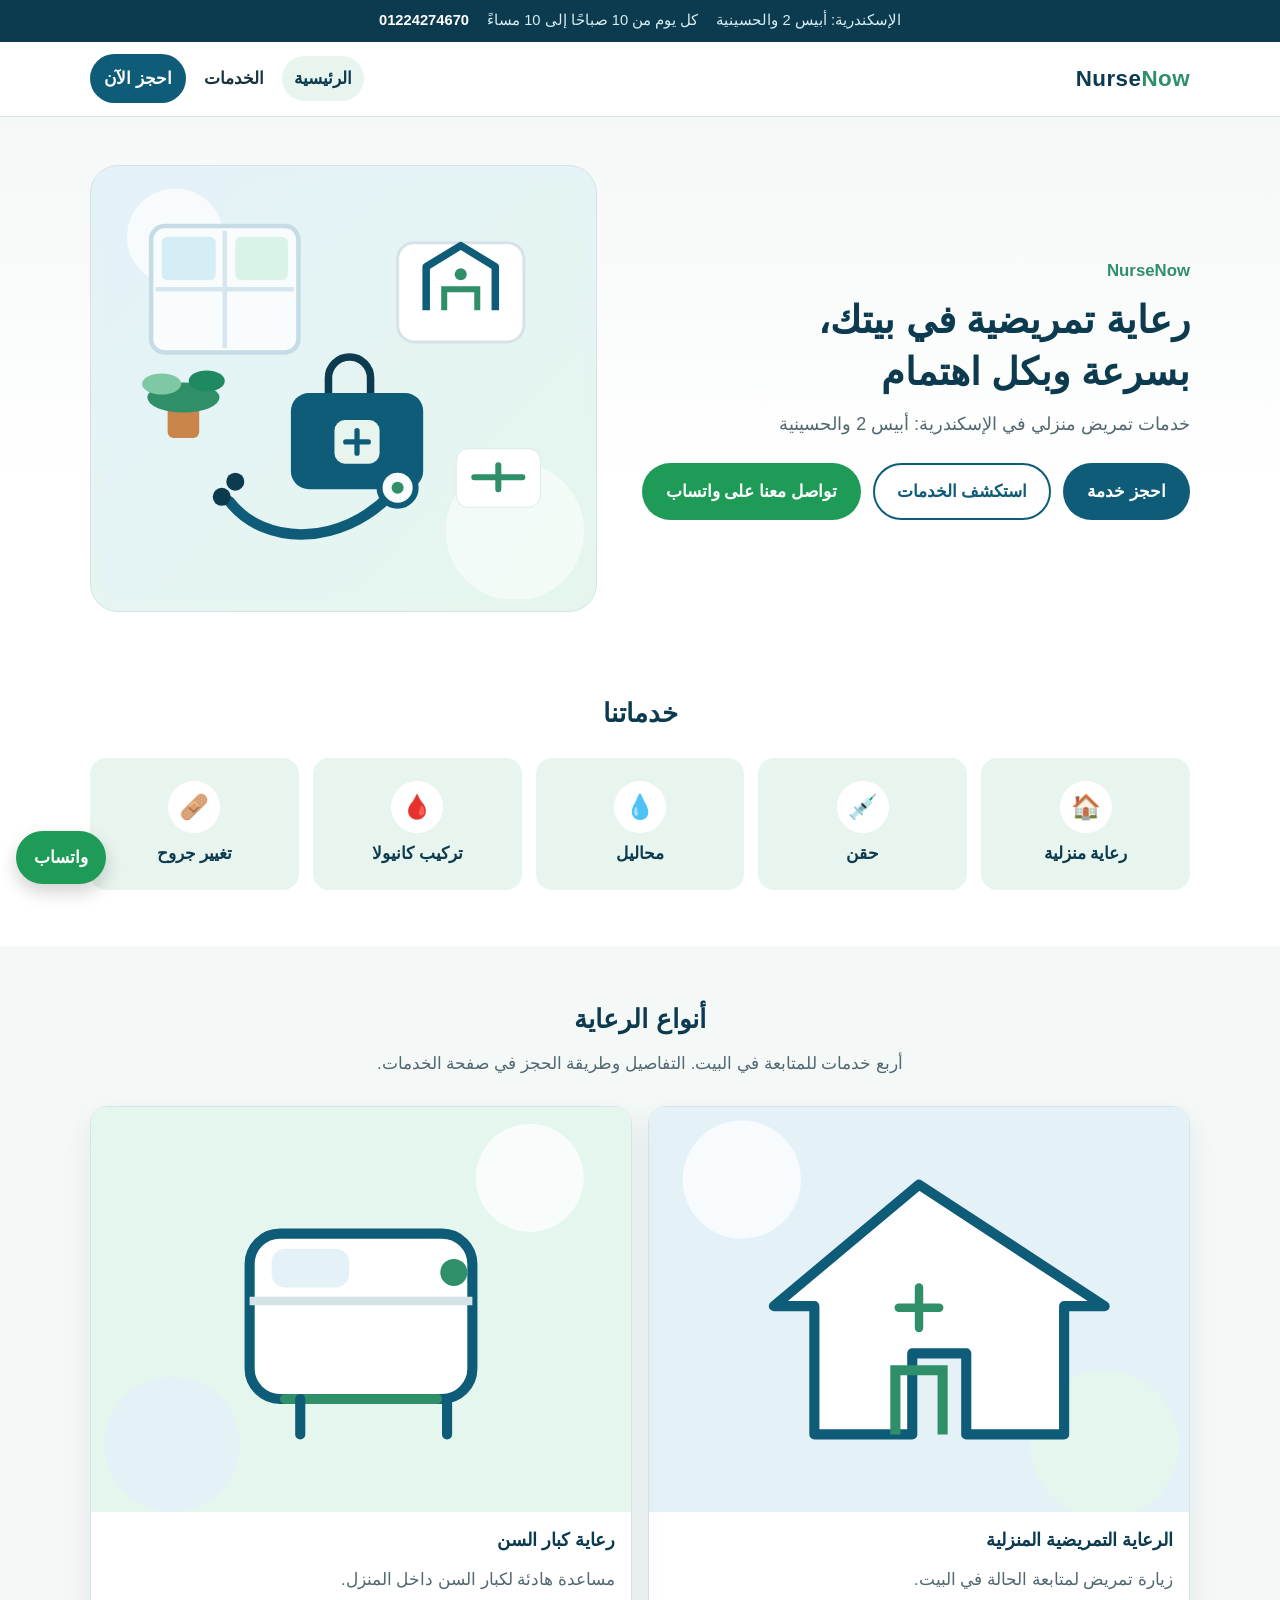
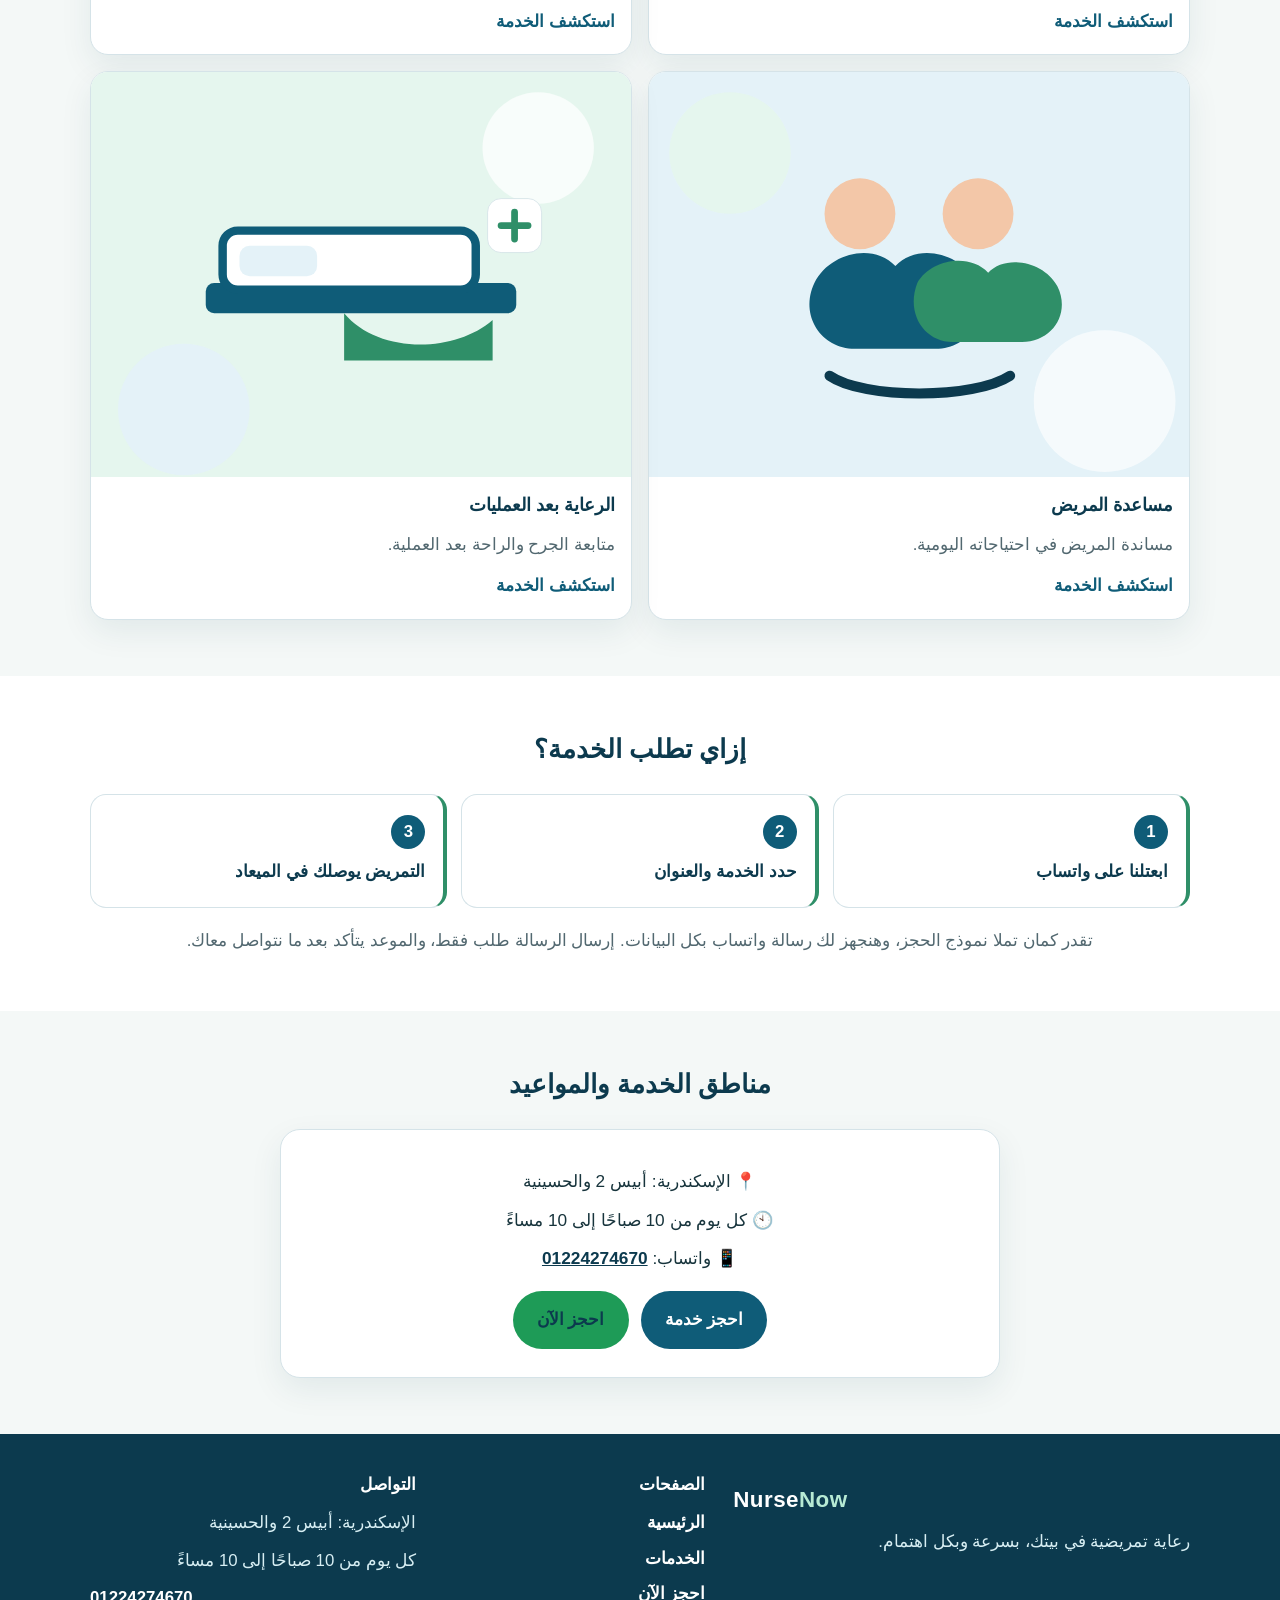
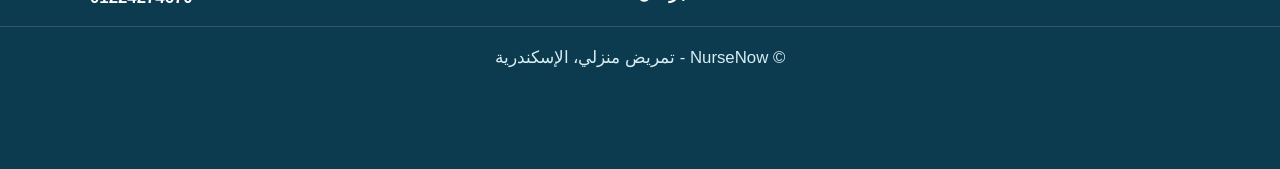
==== index.html @ 026af8a6 "push" ====
<!DOCTYPE html>
<html lang="ar" dir="rtl">
<head>
<meta charset="UTF-8">
<meta name="viewport" content="width=device-width, initial-scale=1">
<title>NurseNow | تمريض منزلي في الإسكندرية</title>
<meta name="description" content="NurseNow خدمات تمريض منزلي في الإسكندرية (أبيس 2 والحسينية): حقن، محاليل، تركيب كانيولا، تغيير جروح. تواصل واتساب من 10 ص إلى 10 م.">
<link rel="icon" href="images/favicon.svg" type="image/svg+xml">
<link rel="stylesheet" href="css/styles.css">
</head>
<body>
<a class="skip" href="#main">تخطي إلى المحتوى</a>
<div class="topbar">
  <div class="wrap topbar-inner">
    <span>الإسكندرية: أبيس 2 والحسينية</span>
    <span>كل يوم من 10 صباحًا إلى 10 مساءً</span>
    <a href="https://wa.me/201224274670" target="_blank" rel="noopener noreferrer">01224274670</a>
  </div>
</div>
<header class="site-header">
  <div class="wrap nav">
    <a class="logo" href="index.html">Nurse<span>Now</span></a>
    <button class="nav-toggle" type="button" aria-expanded="false" aria-controls="site-nav">
      <span class="nav-toggle-bars" aria-hidden="true"></span>
      القائمة
    </button>
    <nav id="site-nav" aria-label="التنقل الرئيسي">
      <a href="index.html" aria-current="page">الرئيسية</a>
      <a href="services.html">الخدمات</a>
      <a class="btn btn-small" href="booking.html">احجز الآن</a>
    </nav>
  </div>
</header>
<main id="main">
  <section class="hero">
    <div class="wrap hero-grid">
      <div>
        <p class="eyebrow">NurseNow</p>
        <h1>رعاية تمريضية في بيتك،<br>بسرعة وبكل اهتمام</h1>
        <p class="lead">خدمات تمريض منزلي في الإسكندرية: أبيس 2 والحسينية</p>
        <div class="actions">
          <a class="btn" href="booking.html">احجز خدمة</a>
          <a class="btn btn-outline" href="services.html">استكشف الخدمات</a>
          <a class="btn btn-green" href="https://wa.me/201224274670?text=%D9%85%D8%B1%D8%AD%D8%A8%D8%A7%D9%8B%D8%8C%20%D8%A3%D8%B1%D9%8A%D8%AF%20%D8%AD%D8%AC%D8%B2%20%D8%B2%D9%8A%D8%A7%D8%B1%D8%A9%20%D8%AA%D9%85%D8%B1%D9%8A%D8%B6%20%D9%85%D9%86%D8%B2%D9%84%D9%8A" target="_blank" rel="noopener noreferrer">تواصل معنا على واتساب</a>
        </div>
      </div>
      <div class="hero-media">
        <img src="images/hero.svg" width="640" height="560" alt="رسم توضيحي لزيارة منزلية: نافذة، حقيبة تمريض، وسماعة طبية">
      </div>
    </div>
  </section>

  <section>
    <div class="wrap">
      <div class="section-head">
        <h2>خدماتنا</h2>
      </div>
      <div class="grid">
        <a class="card" href="services.html#home-nursing"><i>🏠</i>رعاية منزلية</a>
        <a class="card" href="services.html#injections"><i>💉</i>حقن</a>
        <a class="card" href="services.html#iv-fluids"><i>💧</i>محاليل</a>
        <a class="card" href="services.html#cannula"><i>🩸</i>تركيب كانيولا</a>
        <a class="card" href="services.html#wound-care"><i>🩹</i>تغيير جروح</a>
      </div>
    </div>
  </section>

  <section class="alt">
    <div class="wrap">
      <div class="section-head">
        <h2>أنواع الرعاية</h2>
        <p>أربع خدمات للمتابعة في البيت. التفاصيل وطريقة الحجز في صفحة الخدمات.</p>
      </div>
      <div class="feature-grid">
        <a class="feature-card" href="services.html#home-nursing">
          <img src="images/service-home.svg" width="640" height="480" alt="رسم لمنزل مع علامة رعاية تمريضية">
          <div class="feature-body">
            <h3>الرعاية التمريضية المنزلية</h3>
            <p>زيارة تمريض لمتابعة الحالة في البيت.</p>
            <span>استكشف الخدمة</span>
          </div>
        </a>
        <a class="feature-card" href="services.html#elderly-care">
          <img src="images/service-elderly.svg" width="640" height="480" alt="رسم لمقعد مريح يرمز لرعاية كبار السن">
          <div class="feature-body">
            <h3>رعاية كبار السن</h3>
            <p>مساعدة هادئة لكبار السن داخل المنزل.</p>
            <span>استكشف الخدمة</span>
          </div>
        </a>
        <a class="feature-card" href="services.html#patient-assistance">
          <img src="images/service-assist.svg" width="640" height="480" alt="رسم لشخصين يرمز لمساعدة المريض">
          <div class="feature-body">
            <h3>مساعدة المريض</h3>
            <p>مساندة المريض في احتياجاته اليومية.</p>
            <span>استكشف الخدمة</span>
          </div>
        </a>
        <a class="feature-card" href="services.html#post-surgical">
          <img src="images/service-surgery.svg" width="640" height="480" alt="رسم لسرير ومتابعة بعد الجراحة">
          <div class="feature-body">
            <h3>الرعاية بعد العمليات</h3>
            <p>متابعة الجرح والراحة بعد العملية.</p>
            <span>استكشف الخدمة</span>
          </div>
        </a>
      </div>
    </div>
  </section>

  <section>
    <div class="wrap">
      <div class="section-head">
        <h2>إزاي تطلب الخدمة؟</h2>
      </div>
      <div class="steps-grid">
        <div class="step"><div class="num">1</div><br>ابعتلنا على واتساب</div>
        <div class="step"><div class="num">2</div><br>حدد الخدمة والعنوان</div>
        <div class="step"><div class="num">3</div><br>التمريض يوصلك في الميعاد</div>
      </div>
      <p class="note">تقدر كمان تملا نموذج الحجز، وهنجهز لك رسالة واتساب بكل البيانات. إرسال الرسالة طلب فقط، والموعد يتأكد بعد ما نتواصل معاك.</p>
    </div>
  </section>

  <section class="alt">
    <div class="wrap">
      <div class="section-head">
        <h2>مناطق الخدمة والمواعيد</h2>
      </div>
      <div class="info-panel">
        <p>📍 الإسكندرية: أبيس 2 والحسينية</p>
        <p>🕙 كل يوم من 10 صباحًا إلى 10 مساءً</p>
        <p>📱 واتساب: <a href="https://wa.me/201224274670" target="_blank" rel="noopener noreferrer">01224274670</a></p>
        <div class="actions">
          <a class="btn" href="booking.html">احجز خدمة</a>
          <a class="btn btn-green" href="https://wa.me/201224274670" target="_blank" rel="noopener noreferrer">احجز الآن</a>
        </div>
      </div>
    </div>
  </section>
</main>
<footer class="site-footer">
  <div class="wrap footer-grid">
    <div>
      <a class="logo" href="index.html">Nurse<span>Now</span></a>
      <p>رعاية تمريضية في بيتك، بسرعة وبكل اهتمام.</p>
    </div>
    <div>
      <h2>الصفحات</h2>
      <a href="index.html">الرئيسية</a>
      <a href="services.html">الخدمات</a>
      <a href="booking.html">احجز الآن</a>
    </div>
    <div>
      <h2>التواصل</h2>
      <p>الإسكندرية: أبيس 2 والحسينية</p>
      <p>كل يوم من 10 صباحًا إلى 10 مساءً</p>
      <a href="https://wa.me/201224274670" target="_blank" rel="noopener noreferrer" dir="ltr">01224274670</a>
    </div>
  </div>
  <p class="legal">© NurseNow - تمريض منزلي، الإسكندرية</p>
</footer>
<a class="float" href="https://wa.me/201224274670" target="_blank" rel="noopener noreferrer">واتساب</a>
<script src="js/nav.js" defer></script>
</body>
</html>
---- css/styles.css ----
:root {
  --blue: #0f5c78;
  --blue-dark: #0c3a4e;
  --green: #2f8f68;
  --green-soft: #e7f5ee;
  --ice: #f4f8f7;
  --white: #ffffff;
  --ink: #17343c;
  --muted: #526870;
  --line: #d5e3e8;
  --wa: #1e9b57;
  --danger: #9d2c3a;
  --shadow: 0 12px 32px rgba(12, 58, 78, 0.08);
  --radius: 16px;
  --max: 1100px;
  color-scheme: light;
}

* { box-sizing: border-box; }

html { scroll-behavior: smooth; }

body {
  margin: 0;
  font-family: "Segoe UI", Tahoma, "Noto Naskh Arabic", "Geeza Pro", Arial, sans-serif;
  color: var(--ink);
  background: var(--white);
  line-height: 1.75;
  font-size: 1.05rem;
}

img { max-width: 100%; height: auto; display: block; }

a { color: var(--blue); }

:focus-visible {
  outline: 3px solid var(--green);
  outline-offset: 3px;
}

.skip {
  position: absolute;
  top: -48px;
  inset-inline-start: 12px;
  background: var(--white);
  color: var(--blue-dark);
  padding: 8px 12px;
  border-radius: 8px;
  z-index: 40;
}

.skip:focus { top: 12px; }

.wrap {
  width: min(var(--max), calc(100% - 40px));
  margin-inline: auto;
}

.topbar {
  background: var(--blue-dark);
  color: #d7eef3;
  font-size: 0.92rem;
}

.topbar-inner {
  display: flex;
  flex-wrap: wrap;
  justify-content: center;
  gap: 8px 18px;
  padding: 8px 0;
  text-align: center;
}

.topbar a {
  color: #ffffff;
  font-weight: 700;
  text-decoration: none;
  direction: ltr;
  unicode-bidi: embed;
}

.site-header {
  position: sticky;
  top: 0;
  z-index: 20;
  background: rgba(255, 255, 255, 0.96);
  border-bottom: 1px solid var(--line);
  backdrop-filter: blur(10px);
}

.nav {
  position: relative;
  min-height: 74px;
  display: flex;
  align-items: center;
  justify-content: space-between;
  gap: 16px;
}

.logo {
  color: var(--blue-dark);
  font-weight: 800;
  font-size: 1.4rem;
  letter-spacing: 0.02em;
  text-decoration: none;
  direction: ltr;
}

.logo span { color: var(--green); }

.nav-toggle {
  display: none;
  align-items: center;
  gap: 8px;
  border: 1px solid var(--line);
  background: var(--white);
  color: var(--blue-dark);
  border-radius: 999px;
  padding: 8px 14px;
  font: inherit;
  font-weight: 700;
  cursor: pointer;
}

.nav-toggle-bars,
.nav-toggle-bars::before,
.nav-toggle-bars::after {
  display: block;
  width: 16px;
  height: 2px;
  background: var(--blue-dark);
  border-radius: 2px;
  position: relative;
}

.nav-toggle-bars::before,
.nav-toggle-bars::after {
  content: "";
  position: absolute;
  inset-inline-start: 0;
}

.nav-toggle-bars::before { top: -5px; }
.nav-toggle-bars::after { top: 5px; }

#site-nav {
  display: flex;
  align-items: center;
  gap: 6px;
}

#site-nav a {
  color: var(--ink);
  text-decoration: none;
  font-weight: 700;
  padding: 8px 12px;
  border-radius: 999px;
}

#site-nav a[aria-current="page"] {
  background: var(--green-soft);
  color: var(--blue-dark);
}

.btn {
  display: inline-flex;
  align-items: center;
  justify-content: center;
  gap: 8px;
  min-height: 48px;
  padding: 12px 22px;
  border-radius: 999px;
  border: 2px solid transparent;
  background: var(--blue);
  color: #ffffff;
  text-decoration: none;
  font: inherit;
  font-weight: 700;
  cursor: pointer;
  text-align: center;
}

.btn:hover { background: var(--blue-dark); }

.btn-small {
  min-height: 42px;
  padding: 8px 16px;
}

#site-nav .btn {
  color: #ffffff;
  background: var(--blue);
}

#site-nav .btn:hover { background: var(--blue-dark); }

#site-nav .btn[aria-current="page"] {
  background: var(--blue-dark);
  color: #ffffff;
}

.btn-green { background: var(--wa); }
.btn-green:hover { background: #17864b; }

.btn-outline {
  background: var(--white);
  color: var(--blue);
  border-color: var(--blue);
}

.btn-outline:hover { background: var(--ice); }

.hero { padding: 48px 0 28px; background: linear-gradient(180deg, var(--ice), #ffffff 70%); }

.hero-grid {
  display: grid;
  gap: 32px;
  align-items: center;
}

.eyebrow {
  margin: 0 0 8px;
  color: var(--green);
  font-weight: 800;
  letter-spacing: 0;
}

h1, h2, h3 { line-height: 1.35; margin: 0 0 12px; }

h1 { font-size: clamp(1.8rem, 3vw, 2.7rem); color: var(--blue-dark); }

h2 { font-size: clamp(1.4rem, 2vw, 1.9rem); color: var(--blue-dark); }

h3 { font-size: 1.15rem; color: var(--blue-dark); }

.lead { font-size: 1.12rem; color: var(--muted); margin: 0 0 22px; }

.actions { display: flex; flex-wrap: wrap; gap: 12px; }

.hero-media {
  background: linear-gradient(160deg, #e4f2f8, #e6f6ee);
  border: 1px solid var(--line);
  border-radius: 28px;
  padding: 12px;
}

.hero-media img { width: 100%; border-radius: 20px; }

section { padding: 56px 0; }

.section-head { text-align: center; max-width: 680px; margin: 0 auto 28px; }

.section-head p { margin: 0; color: var(--muted); }

.alt { background: var(--ice); }

.grid {
  display: grid;
  grid-template-columns: repeat(auto-fit, minmax(160px, 1fr));
  gap: 14px;
}

.card {
  display: flex;
  flex-direction: column;
  align-items: center;
  justify-content: center;
  gap: 6px;
  min-height: 132px;
  background: var(--green-soft);
  color: var(--blue-dark);
  border-radius: var(--radius);
  padding: 18px 12px;
  text-align: center;
  font-weight: 800;
  text-decoration: none;
  border: 1px solid transparent;
}

a.card:hover { background: #ffffff; border-color: #b7d7c8; }

.card i {
  display: grid;
  place-items: center;
  width: 52px;
  height: 52px;
  border-radius: 50%;
  background: #ffffff;
  font-style: normal;
  font-size: 1.5rem;
}

.steps-grid { display: grid; gap: 14px; }

.step {
  background: #ffffff;
  border: 1px solid var(--line);
  border-inline-start: 4px solid var(--green);
  border-radius: var(--radius);
  padding: 20px 18px;
  font-weight: 700;
  color: var(--blue-dark);
}

.num {
  display: inline-flex;
  width: 34px;
  height: 34px;
  border-radius: 50%;
  background: var(--blue);
  color: #ffffff;
  align-items: center;
  justify-content: center;
  font-weight: 800;
  margin-bottom: 8px;
}

.note { margin: 18px 0 0; color: var(--muted); text-align: center; }

.feature-grid, .procedure-grid { display: grid; gap: 16px; }

.feature-card, .procedure {
  background: #ffffff;
  border: 1px solid var(--line);
  border-radius: 18px;
  overflow: hidden;
  color: inherit;
  text-decoration: none;
  box-shadow: var(--shadow);
}

.feature-card img, .service img {
  width: 100%;
  aspect-ratio: 4 / 3;
  object-fit: cover;
  background: var(--ice);
}

.feature-body, .procedure { padding: 16px 16px 18px; }

.feature-card p, .service p, .procedure p { margin: 0 0 12px; color: var(--muted); }

.feature-card span { color: var(--blue); font-weight: 800; }

.info-panel {
  max-width: 720px;
  margin: 0 auto;
  background: #ffffff;
  border: 1px solid var(--line);
  border-radius: 20px;
  padding: 28px 22px;
  text-align: center;
  box-shadow: var(--shadow);
}

.info-panel p { margin: 8px 0; font-size: 1.08rem; }

.info-panel a[href*="wa.me"] {
  color: var(--blue-dark);
  font-weight: 800;
  direction: ltr;
  unicode-bidi: embed;
}

.info-panel .actions { justify-content: center; margin-top: 18px; }

.service-list { display: grid; gap: 18px; }

.service {
  display: grid;
  background: #ffffff;
  border: 1px solid var(--line);
  border-radius: 20px;
  overflow: hidden;
  scroll-margin-top: 92px;
}

.service:target { border-color: var(--green); box-shadow: 0 0 0 4px rgba(47, 143, 104, 0.15); }

.service-body { padding: 22px 22px 26px; }

.procedure { scroll-margin-top: 92px; box-shadow: none; }

.page-hero { padding: 36px 0 8px; background: linear-gradient(180deg, var(--ice), #ffffff); }

.form-card {
  background: #ffffff;
  border: 1px solid var(--line);
  border-radius: 20px;
  box-shadow: var(--shadow);
  padding: 22px 18px 24px;
}

.form-card h1 { margin-bottom: 8px; }

.hint { margin: 6px 0 0; color: var(--muted); font-size: 0.92rem; }

.form-grid { display: grid; gap: 14px; margin-top: 18px; }

.field label { display: block; font-weight: 800; margin-bottom: 6px; }

.req { color: var(--danger); }

input, select, textarea {
  width: 100%;
  font: inherit;
  color: inherit;
  background: #ffffff;
  border: 1px solid #c5d6de;
  border-radius: 12px;
  padding: 12px 14px;
  min-height: 48px;
}

textarea { min-height: 130px; resize: vertical; }

input.is-invalid, select.is-invalid, textarea.is-invalid { border-color: var(--danger); }

.field-error {
  min-height: 1.3em;
  margin: 4px 0 0;
  color: var(--danger);
  font-size: 0.92rem;
}

.notice {
  border-radius: 14px;
  padding: 14px 16px;
  margin: 0 0 14px;
}

.notice p { margin: 0 0 8px; }

.notice ul { margin: 0; padding-inline-start: 18px; }

.notice-error { background: #fdf2f3; border: 1px solid #e4b8be; color: #6d1d28; }

.notice-ok { background: var(--green-soft); border: 1px solid #b7dfcb; color: var(--ink); }

.wa-preview {
  white-space: pre-wrap;
  background: #ffffff;
  border-radius: 12px;
  padding: 12px;
  margin: 10px 0;
  font-family: inherit;
  line-height: 1.7;
}

.site-footer {
  background: var(--blue-dark);
  color: #d7eef3;
  padding: 40px 0 88px;
}

.footer-grid { display: grid; gap: 28px; }

.site-footer .logo { color: #ffffff; }

.site-footer .logo span { color: #b7ead4; }

.site-footer h2 { color: #ffffff; font-size: 1.05rem; }

.site-footer a {
  display: block;
  color: #ffffff;
  text-decoration: none;
  font-weight: 700;
  margin: 6px 0;
}

.site-footer p { margin: 8px 0; }

.legal {
  text-align: center;
  margin: 28px 0 0;
  padding-top: 16px;
  border-top: 1px solid rgba(255, 255, 255, 0.15);
}

.float {
  position: fixed;
  bottom: 16px;
  left: 16px;
  z-index: 9;
  background: var(--wa);
  color: #ffffff;
  text-decoration: none;
  font-weight: 800;
  padding: 12px 18px;
  border-radius: 999px;
  box-shadow: 0 8px 18px rgba(0, 0, 0, 0.18);
}

.float:hover { background: #17864b; }

@media (min-width: 700px) {
  .steps-grid { grid-template-columns: repeat(3, 1fr); }
  .feature-grid, .procedure-grid { grid-template-columns: 1fr 1fr; }
  .form-card { padding: 32px 28px; }
  .form-grid { grid-template-columns: 1fr 1fr; }
  .field-wide { grid-column: 1 / -1; }
}

@media (min-width: 900px) {
  .hero-grid { grid-template-columns: 1.05fr 0.95fr; }
  .service { grid-template-columns: 300px 1fr; align-items: stretch; }
  .service img { height: 100%; aspect-ratio: auto; }
  .footer-grid { grid-template-columns: 1.4fr 0.8fr 1fr; }
}

@media (max-width: 760px) {
  .nav-toggle { display: inline-flex; }

  #site-nav {
    display: none;
    position: absolute;
    inset-inline: 0;
    top: 100%;
    flex-direction: column;
    align-items: stretch;
    background: #ffffff;
    border-bottom: 1px solid var(--line);
    padding: 8px 20px 16px;
    box-shadow: var(--shadow);
  }

  #site-nav.is-open { display: flex; }
  #site-nav .btn { width: 100%; }
}

@media (max-width: 560px) {
  .wrap { width: min(var(--max), calc(100% - 32px)); }
  .actions .btn { width: 100%; }
  h1 { font-size: 1.7rem; }
}

@media (prefers-reduced-motion: reduce) {
  html { scroll-behavior: auto; }
}
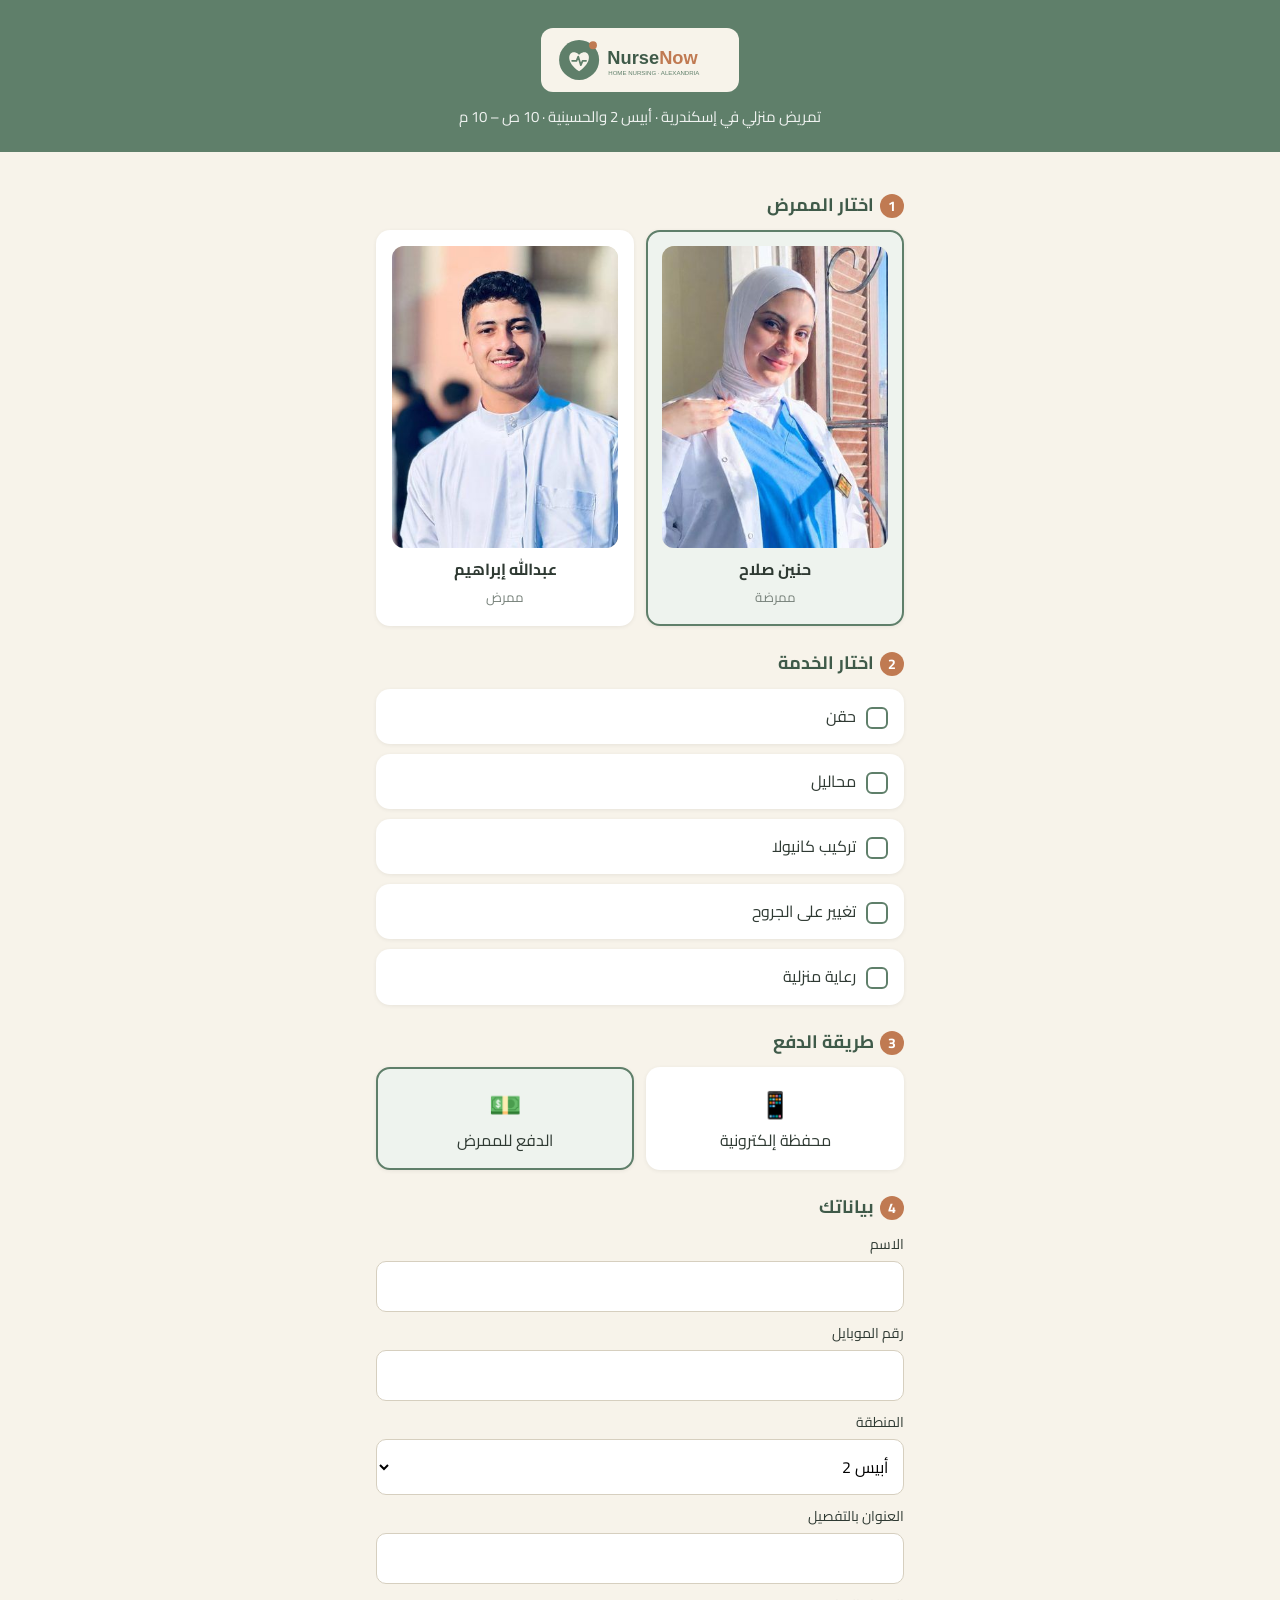
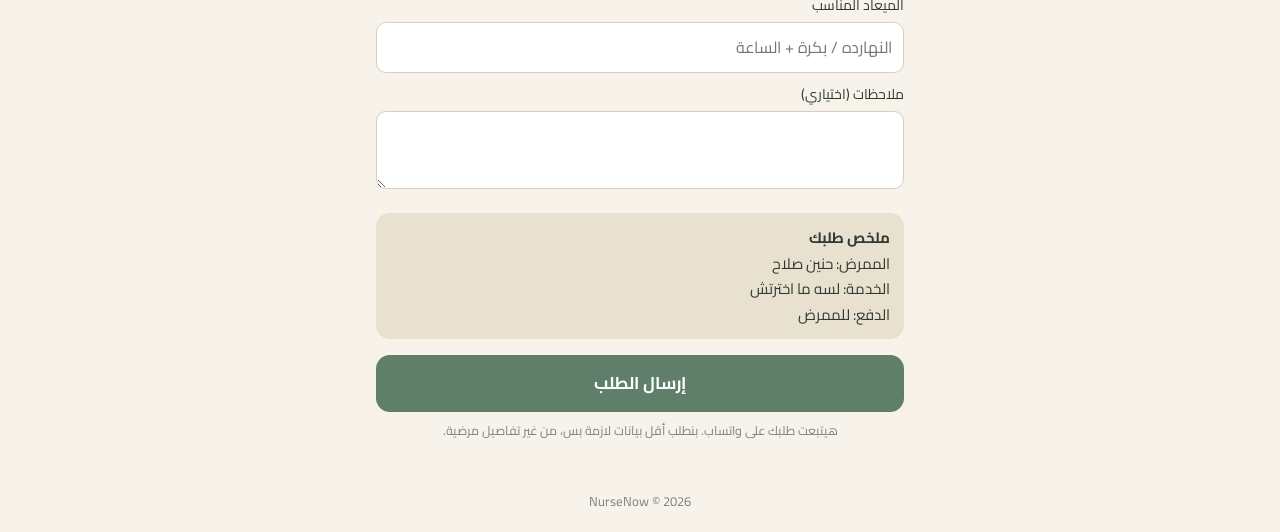
==== commit 00697f13: "Add files via upload" ====
--- a/index.html
+++ b/index.html
@@ -1,166 +1,78 @@
 <!DOCTYPE html>
-<html lang="ar" dir="rtl">
-<head>
-<meta charset="UTF-8">
-<meta name="viewport" content="width=device-width, initial-scale=1">
-<title>NurseNow | تمريض منزلي في الإسكندرية</title>
-<meta name="description" content="NurseNow خدمات تمريض منزلي في الإسكندرية (أبيس 2 والحسينية): حقن، محاليل، تركيب كانيولا، تغيير جروح. تواصل واتساب من 10 ص إلى 10 م.">
-<link rel="icon" href="images/favicon.svg" type="image/svg+xml">
-<link rel="stylesheet" href="css/styles.css">
-</head>
-<body>
-<a class="skip" href="#main">تخطي إلى المحتوى</a>
-<div class="topbar">
-  <div class="wrap topbar-inner">
-    <span>الإسكندرية: أبيس 2 والحسينية</span>
-    <span>كل يوم من 10 صباحًا إلى 10 مساءً</span>
-    <a href="https://wa.me/201224274670" target="_blank" rel="noopener noreferrer">01224274670</a>
-  </div>
+<html lang="ar" dir="rtl"><head><meta charset="utf-8"><meta name="viewport" content="width=device-width,initial-scale=1">
+<title>NurseNow</title>
+<link href="https://fonts.googleapis.com/css2?family=Cairo:wght@400;600;700&display=swap" rel="stylesheet">
+<style>
+:root{--bg:#f7f3ea;--card:#fff;--green:#5f7f6a;--dark:#3f5a49;--sand:#e9e1d0;--clay:#c07a52;--text:#2f3a33;--muted:#7a847d}
+*{box-sizing:border-box}body{margin:0;background:var(--bg);color:var(--text);font-family:'Cairo','Segoe UI',Tahoma,sans-serif;line-height:1.7}
+header{background:var(--green);color:#fff;padding:28px 18px 22px;text-align:center}
+header h1{margin:0;font-size:28px}header p{margin:4px 0 0;opacity:.9;font-size:15px}
+main{padding:16px;max-width:560px;margin:auto}
+h2{font-size:18px;margin:22px 0 10px;color:var(--dark)}h2 span{background:var(--clay);color:#fff;border-radius:50%;display:inline-block;width:24px;height:24px;text-align:center;line-height:24px;font-size:14px;margin-left:6px}
+.nurses{display:grid;grid-template-columns:1fr 1fr;gap:12px}
+.nurse,.svc,.pay{background:var(--card);border:2px solid transparent;border-radius:14px;padding:14px;text-align:center;cursor:pointer;box-shadow:0 1px 4px #0001}
+.nurse.sel,.svc.sel,.pay.sel{border-color:var(--green);background:#eef3ee}
+.photo{width:100%;aspect-ratio:3/4;border-radius:12px;margin:0 auto 8px;background:var(--sand);display:flex;align-items:center;justify-content:center;font-size:34px;color:var(--dark);overflow:hidden}
+.photo img{width:100%;height:100%;object-fit:cover;object-position:center top}
+.nurse b{display:block}.nurse small{color:var(--muted)}
+.svcs{display:grid;gap:10px}.svc{display:flex;justify-content:space-between;align-items:center;text-align:right;padding:12px 14px}
+.chk{width:22px;height:22px;border-radius:6px;border:2px solid var(--green);display:inline-block;margin-left:10px;vertical-align:middle}.sel .chk{background:var(--green)}
+.pays{display:grid;grid-template-columns:1fr 1fr;gap:12px}.pay{padding:14px 8px}.pay div{font-size:26px}
+label{display:block;font-size:14px;margin:10px 0 4px}
+input,textarea,select{width:100%;padding:11px;border:1px solid #d6cfbf;border-radius:10px;font:inherit;background:#fff}
+.sum{background:var(--sand);border-radius:14px;padding:12px 14px;margin-top:16px;font-size:15px}
+.btn{display:block;width:100%;margin-top:16px;background:var(--green);color:#fff;border:0;border-radius:14px;padding:14px;font:inherit;font-weight:700;font-size:17px}
+.note{font-size:12.5px;color:var(--muted);margin-top:8px;text-align:center}
+footer{text-align:center;color:var(--muted);font-size:13px;padding:20px}
+</style></head><body>
+<header><img src="logo.svg" alt="NurseNow" style="height:64px;background:#f7f3ea;border-radius:12px;padding:6px 12px"><h1 style="display:none">NurseNow</h1><p>تمريض منزلي في إسكندرية · أبيس 2 والحسينية · 10 ص – 10 م</p></header>
+<main>
+<h2><span>1</span>اختار الممرض</h2>
+<div class="nurses">
+ <div class="nurse sel" data-nurse="حنين صلاح"><div class="photo"><img src="hanin.jpg" alt="حنين صلاح"></div><b>حنين صلاح</b><small>ممرضة</small></div>
+ <div class="nurse" data-nurse="عبدالله إبراهيم"><div class="photo"><img src="abdullah.jpg" alt="عبدالله إبراهيم"></div><b>عبدالله إبراهيم</b><small>ممرض</small></div>
 </div>
-<header class="site-header">
-  <div class="wrap nav">
-    <a class="logo" href="index.html">Nurse<span>Now</span></a>
-    <button class="nav-toggle" type="button" aria-expanded="false" aria-controls="site-nav">
-      <span class="nav-toggle-bars" aria-hidden="true"></span>
-      القائمة
-    </button>
-    <nav id="site-nav" aria-label="التنقل الرئيسي">
-      <a href="index.html" aria-current="page">الرئيسية</a>
-      <a href="services.html">الخدمات</a>
-      <a class="btn btn-small" href="booking.html">احجز الآن</a>
-    </nav>
-  </div>
-</header>
-<main id="main">
-  <section class="hero">
-    <div class="wrap hero-grid">
-      <div>
-        <p class="eyebrow">NurseNow</p>
-        <h1>رعاية تمريضية في بيتك،<br>بسرعة وبكل اهتمام</h1>
-        <p class="lead">خدمات تمريض منزلي في الإسكندرية: أبيس 2 والحسينية</p>
-        <div class="actions">
-          <a class="btn" href="booking.html">احجز خدمة</a>
-          <a class="btn btn-outline" href="services.html">استكشف الخدمات</a>
-          <a class="btn btn-green" href="https://wa.me/201224274670?text=%D9%85%D8%B1%D8%AD%D8%A8%D8%A7%D9%8B%D8%8C%20%D8%A3%D8%B1%D9%8A%D8%AF%20%D8%AD%D8%AC%D8%B2%20%D8%B2%D9%8A%D8%A7%D8%B1%D8%A9%20%D8%AA%D9%85%D8%B1%D9%8A%D8%B6%20%D9%85%D9%86%D8%B2%D9%84%D9%8A" target="_blank" rel="noopener noreferrer">تواصل معنا على واتساب</a>
-        </div>
-      </div>
-      <div class="hero-media">
-        <img src="images/hero.svg" width="640" height="560" alt="رسم توضيحي لزيارة منزلية: نافذة، حقيبة تمريض، وسماعة طبية">
-      </div>
-    </div>
-  </section>
-
-  <section>
-    <div class="wrap">
-      <div class="section-head">
-        <h2>خدماتنا</h2>
-      </div>
-      <div class="grid">
-        <a class="card" href="services.html#home-nursing"><i>🏠</i>رعاية منزلية</a>
-        <a class="card" href="services.html#injections"><i>💉</i>حقن</a>
-        <a class="card" href="services.html#iv-fluids"><i>💧</i>محاليل</a>
-        <a class="card" href="services.html#cannula"><i>🩸</i>تركيب كانيولا</a>
-        <a class="card" href="services.html#wound-care"><i>🩹</i>تغيير جروح</a>
-      </div>
-    </div>
-  </section>
-
-  <section class="alt">
-    <div class="wrap">
-      <div class="section-head">
-        <h2>أنواع الرعاية</h2>
-        <p>أربع خدمات للمتابعة في البيت. التفاصيل وطريقة الحجز في صفحة الخدمات.</p>
-      </div>
-      <div class="feature-grid">
-        <a class="feature-card" href="services.html#home-nursing">
-          <img src="images/service-home.svg" width="640" height="480" alt="رسم لمنزل مع علامة رعاية تمريضية">
-          <div class="feature-body">
-            <h3>الرعاية التمريضية المنزلية</h3>
-            <p>زيارة تمريض لمتابعة الحالة في البيت.</p>
-            <span>استكشف الخدمة</span>
-          </div>
-        </a>
-        <a class="feature-card" href="services.html#elderly-care">
-          <img src="images/service-elderly.svg" width="640" height="480" alt="رسم لمقعد مريح يرمز لرعاية كبار السن">
-          <div class="feature-body">
-            <h3>رعاية كبار السن</h3>
-            <p>مساعدة هادئة لكبار السن داخل المنزل.</p>
-            <span>استكشف الخدمة</span>
-          </div>
-        </a>
-        <a class="feature-card" href="services.html#patient-assistance">
-          <img src="images/service-assist.svg" width="640" height="480" alt="رسم لشخصين يرمز لمساعدة المريض">
-          <div class="feature-body">
-            <h3>مساعدة المريض</h3>
-            <p>مساندة المريض في احتياجاته اليومية.</p>
-            <span>استكشف الخدمة</span>
-          </div>
-        </a>
-        <a class="feature-card" href="services.html#post-surgical">
-          <img src="images/service-surgery.svg" width="640" height="480" alt="رسم لسرير ومتابعة بعد الجراحة">
-          <div class="feature-body">
-            <h3>الرعاية بعد العمليات</h3>
-            <p>متابعة الجرح والراحة بعد العملية.</p>
-            <span>استكشف الخدمة</span>
-          </div>
-        </a>
-      </div>
-    </div>
-  </section>
-
-  <section>
-    <div class="wrap">
-      <div class="section-head">
-        <h2>إزاي تطلب الخدمة؟</h2>
-      </div>
-      <div class="steps-grid">
-        <div class="step"><div class="num">1</div><br>ابعتلنا على واتساب</div>
-        <div class="step"><div class="num">2</div><br>حدد الخدمة والعنوان</div>
-        <div class="step"><div class="num">3</div><br>التمريض يوصلك في الميعاد</div>
-      </div>
-      <p class="note">تقدر كمان تملا نموذج الحجز، وهنجهز لك رسالة واتساب بكل البيانات. إرسال الرسالة طلب فقط، والموعد يتأكد بعد ما نتواصل معاك.</p>
-    </div>
-  </section>
-
-  <section class="alt">
-    <div class="wrap">
-      <div class="section-head">
-        <h2>مناطق الخدمة والمواعيد</h2>
-      </div>
-      <div class="info-panel">
-        <p>📍 الإسكندرية: أبيس 2 والحسينية</p>
-        <p>🕙 كل يوم من 10 صباحًا إلى 10 مساءً</p>
-        <p>📱 واتساب: <a href="https://wa.me/201224274670" target="_blank" rel="noopener noreferrer">01224274670</a></p>
-        <div class="actions">
-          <a class="btn" href="booking.html">احجز خدمة</a>
-          <a class="btn btn-green" href="https://wa.me/201224274670" target="_blank" rel="noopener noreferrer">احجز الآن</a>
-        </div>
-      </div>
-    </div>
-  </section>
+<h2><span>2</span>اختار الخدمة</h2>
+<div class="svcs">
+ <div class="svc" data-svc="حقن"><span><i class="chk"></i>حقن</span></div>
+ <div class="svc" data-svc="محاليل"><span><i class="chk"></i>محاليل</span></div>
+ <div class="svc" data-svc="تركيب كانيولا"><span><i class="chk"></i>تركيب كانيولا</span></div>
+ <div class="svc" data-svc="تغيير على الجروح"><span><i class="chk"></i>تغيير على الجروح</span></div>
+ <div class="svc" data-svc="رعاية منزلية"><span><i class="chk"></i>رعاية منزلية</span></div>
+</div>
+<h2><span>3</span>طريقة الدفع</h2>
+<div class="pays">
+ <div class="pay" data-pay="wallet"><div>📱</div>محفظة إلكترونية</div>
+ <div class="pay sel" data-pay="cash"><div>💵</div>الدفع للممرض</div>
+</div>
+<div class="sum" id="walletBox" style="display:none">حوّل على المحفظة رقم: <b dir="ltr">01224274670</b><br>وابعت صورة التحويل على واتساب بعد الإرسال.</div>
+<h2><span>4</span>بياناتك</h2>
+<label>الاسم</label><input id="name">
+<label>رقم الموبايل</label><input id="phone" type="tel">
+<label>المنطقة</label><select id="area"><option>أبيس 2</option><option>الحسينية</option></select>
+<label>العنوان بالتفصيل</label><input id="addr">
+<label>الميعاد المناسب</label><input id="time" placeholder="النهارده / بكرة + الساعة">
+<label>ملاحظات (اختياري)</label><textarea id="notes" rows="2"></textarea>
+<div class="sum" id="summary"></div>
+<button class="btn" id="send">إرسال الطلب</button>
+<p class="note">هيتبعت طلبك على واتساب. بنطلب أقل بيانات لازمة بس، من غير تفاصيل مرضية.</p>
 </main>
-<footer class="site-footer">
-  <div class="wrap footer-grid">
-    <div>
-      <a class="logo" href="index.html">Nurse<span>Now</span></a>
-      <p>رعاية تمريضية في بيتك، بسرعة وبكل اهتمام.</p>
-    </div>
-    <div>
-      <h2>الصفحات</h2>
-      <a href="index.html">الرئيسية</a>
-      <a href="services.html">الخدمات</a>
-      <a href="booking.html">احجز الآن</a>
-    </div>
-    <div>
-      <h2>التواصل</h2>
-      <p>الإسكندرية: أبيس 2 والحسينية</p>
-      <p>كل يوم من 10 صباحًا إلى 10 مساءً</p>
-      <a href="https://wa.me/201224274670" target="_blank" rel="noopener noreferrer" dir="ltr">01224274670</a>
-    </div>
-  </div>
-  <p class="legal">© NurseNow - تمريض منزلي، الإسكندرية</p>
-</footer>
-<a class="float" href="https://wa.me/201224274670" target="_blank" rel="noopener noreferrer">واتساب</a>
-<script src="js/nav.js" defer></script>
-</body>
-</html>
+<footer>NurseNow © 2026</footer>
+<script>
+/* ===== إعدادات يتعدل فيها بسهولة ===== */
+const WHATSAPP="201224274670";   // رقم الواتساب بدون +
+const WALLET="01224274670";      // رقم المحفظة
+/* ===================================== */
+let nurse="حنين صلاح",pay="cash";const svcs=new Set();
+const $=id=>document.getElementById(id);
+function sum(){$("summary").innerHTML="<b>ملخص طلبك</b><br>الممرض: "+nurse+"<br>الخدمة: "+(svcs.size?[...svcs].join("، "):"لسه ما اخترتش")+"<br>الدفع: "+(pay=="cash"?"للممرض":"محفظة إلكترونية")}
+document.querySelectorAll(".nurse").forEach(e=>e.onclick=()=>{document.querySelectorAll(".nurse").forEach(x=>x.classList.remove("sel"));e.classList.add("sel");nurse=e.dataset.nurse;sum()});
+document.querySelectorAll(".svc").forEach(e=>e.onclick=()=>{e.classList.toggle("sel");const v=e.dataset.svc;svcs.has(v)?svcs.delete(v):svcs.add(v);sum()});
+document.querySelectorAll(".pay").forEach(e=>e.onclick=()=>{document.querySelectorAll(".pay").forEach(x=>x.classList.remove("sel"));e.classList.add("sel");pay=e.dataset.pay;$("walletBox").style.display=pay=="wallet"?"block":"none";sum()});
+$("send").onclick=()=>{
+ if(!svcs.size)return alert("اختار خدمة واحدة على الأقل");
+ if(!$("name").value.trim()||!$("phone").value.trim()||!$("addr").value.trim())return alert("اكتب الاسم والموبايل والعنوان");
+ const m=["طلب جديد - NurseNow","الممرض: "+nurse,"الخدمة: "+[...svcs].join("، "),"الدفع: "+(pay=="cash"?"للممرض":"محفظة إلكترونية"),"الاسم: "+$("name").value,"الموبايل: "+$("phone").value,"المنطقة: "+$("area").value,"العنوان: "+$("addr").value,"الميعاد: "+($("time").value||"-"),"ملاحظات: "+($("notes").value||"-")].join("\n");
+ location.href="https://wa.me/"+WHATSAPP+"?text="+encodeURIComponent(m)};
+sum();
+</script></body></html>
